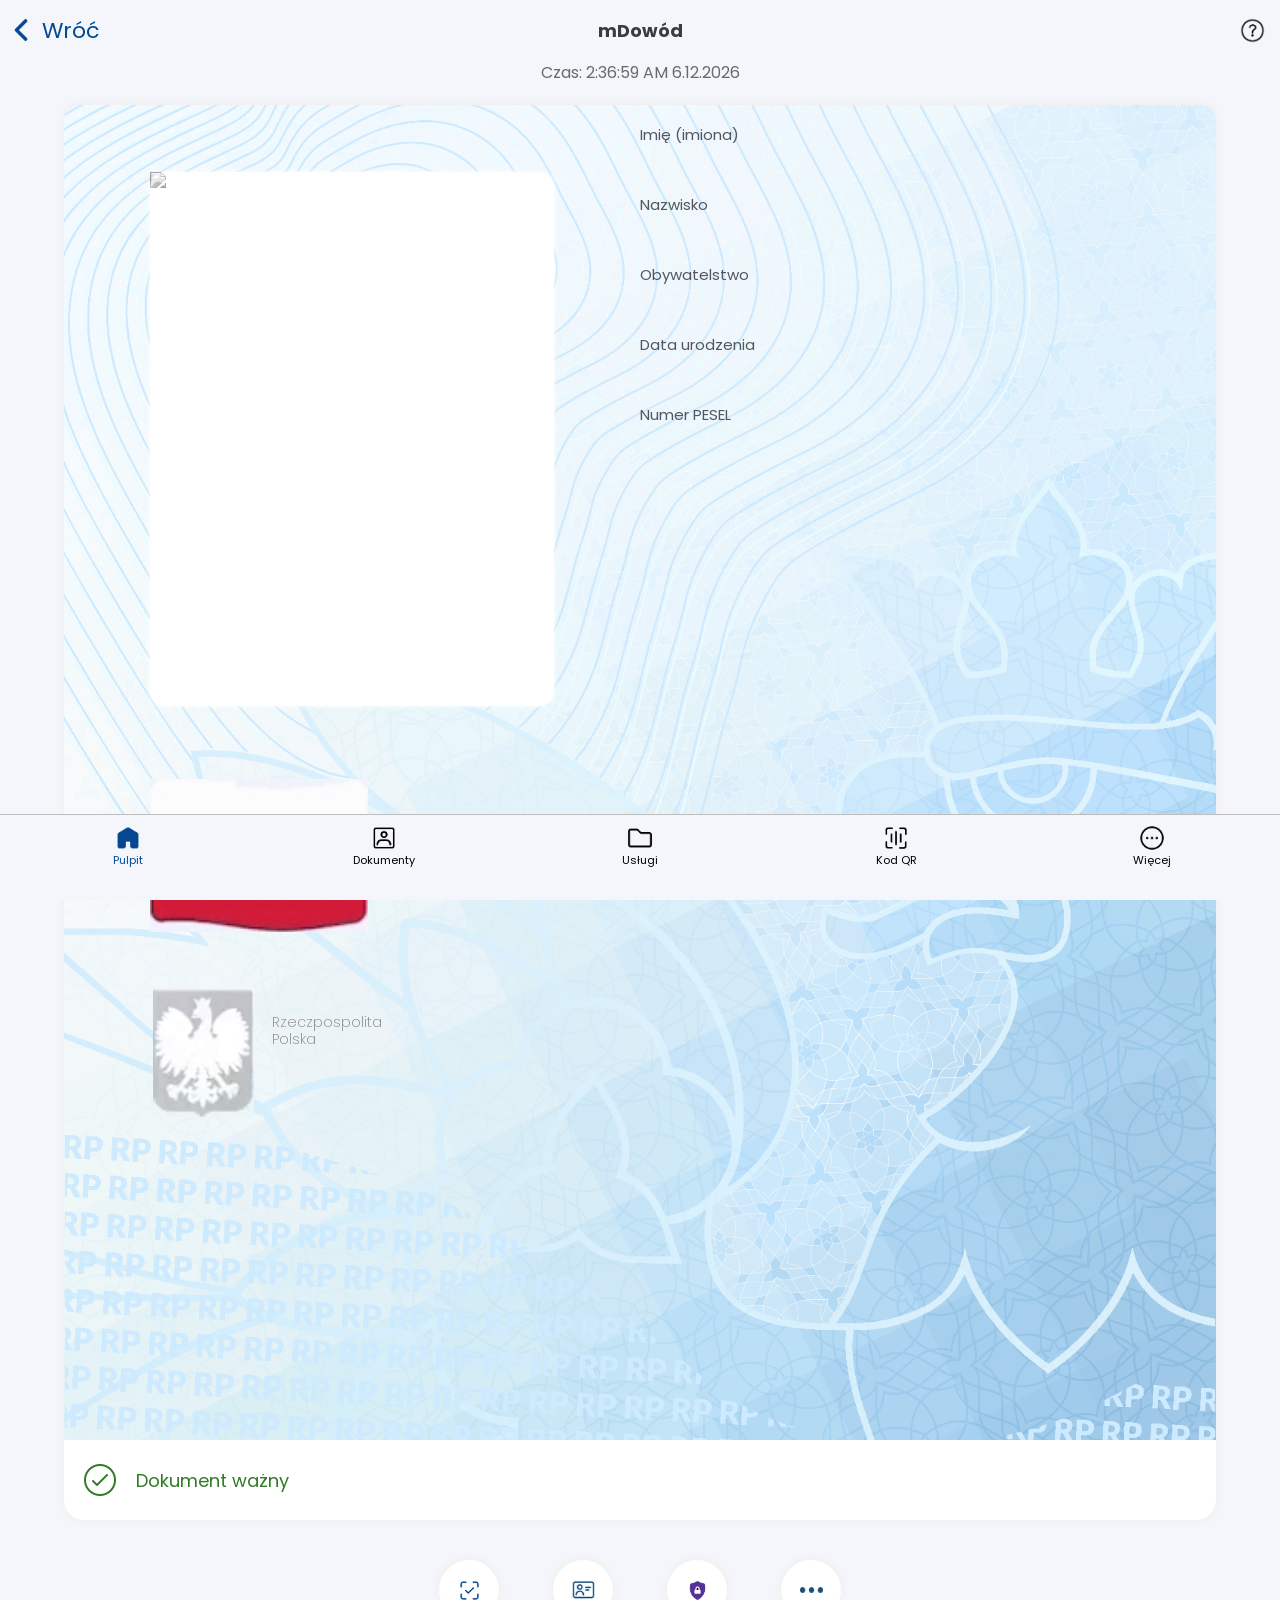
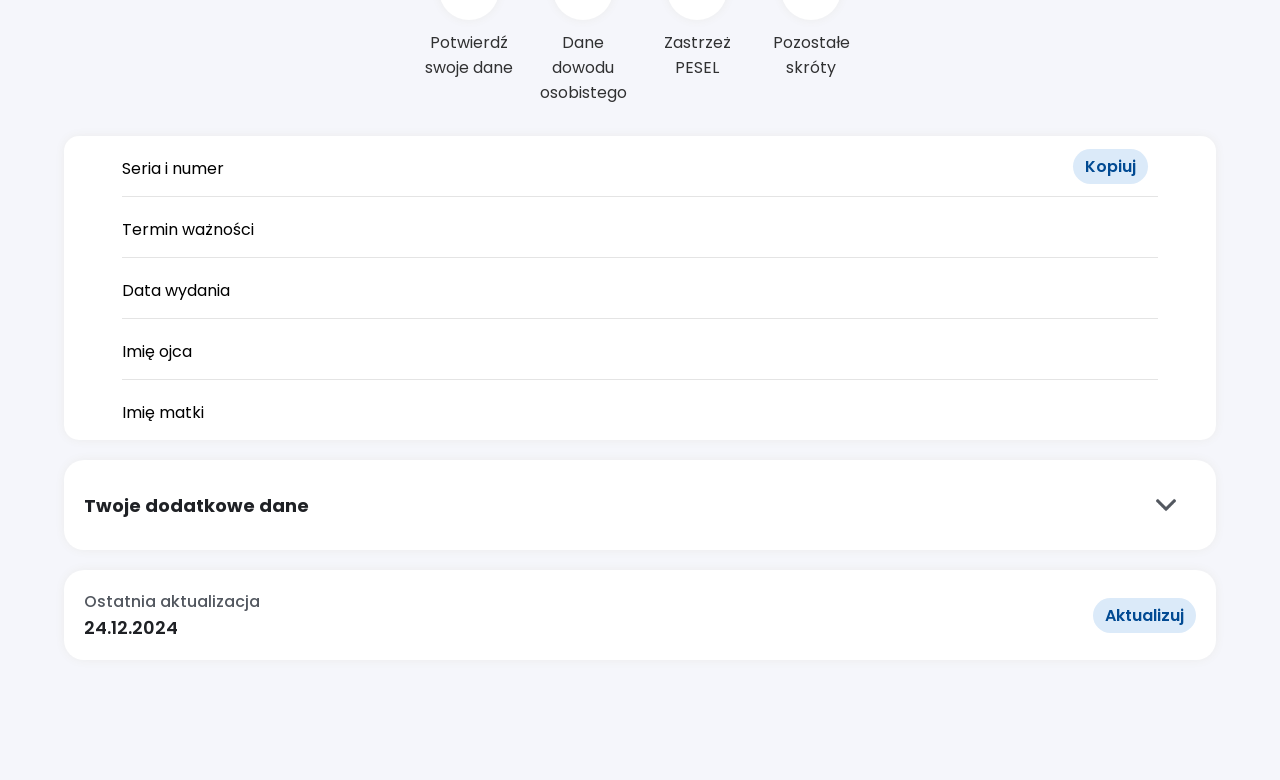
==== card.html @ 63d00fe6 "Update card.html" ====
<html><head>

<meta http-equiv="content-type" content="text/html; charset=UTF-8"><link rel="manifest" href="[data-uri]">

    <title>mObywatel</title>

    <meta charset="UTF-8">

    <meta http-equiv="Cache-Control" content="no-cache, no-store, must-revalidate">

    <meta http-equiv="Pragma" content="no-cache">

    <meta http-equiv="Expires" content="0">

    <link rel="stylesheet" href="assets/main.css">

    <link rel="stylesheet" href="assets/card.css">

    <link rel="icon" type="image/x-icon" href="assets/images/logo.png">

    <link rel="apple-touch-icon" href="assets/images/logo.png">

    <link rel="shortcut icon" href="assets/images/logo.png">

    <meta name="format-detection" content="telephone=no">

    <meta name="viewport" content="width=device-width, initial-scale=0.8, user-scalable=no">

    <meta name="mobile-web-app-capable" content="yes">

</head>

<body>

    <div class="top_grid_fixed">

        <div class="action_grid_fixed">

            <img src="assets/images/back_blue.png" class="back_img_fixed">

            <p onclick="sendTo('home')" class="back_text_fixed">Wróć</p>

        </div>

        <p class="title_text_fixed">mDowód</p>

        <img src="assets/images/help.png" class="help_img_fixed">

    </div>



    <div class="bottom_bar" style="height: 85px;">

        <div class="bottom_bar_grid">

            <div class="bottom_element_grid" send="home">

                <div class="bottom_element_image home home_open"></div>

                <p class="bottom_element_text open">Pulpit</p>

            </div>

            <div class="bottom_element_grid" send="documents">

                <div class="bottom_element_image documents"></div>

                <p class="bottom_element_text">Dokumenty</p>

            </div>

            <div class="bottom_element_grid" send="services">

                <div class="bottom_element_image services"></div>

                <p class="bottom_element_text">Usługi</p>

            </div>

            <div class="bottom_element_grid" send="qr">

                <div class="bottom_element_image qr"></div>

                <p class="bottom_element_text">Kod QR</p>

            </div>

            <div class="bottom_element_grid" send="more">

                <div class="bottom_element_image more"></div>

                <p class="bottom_element_text">Więcej</p>

            </div>

        </div>

    </div>

    <div class="container">

        <p class="time_text" id="time">Czas: 23:30:02 08.05.2025</p>

        <div class="id_image_data">

            <img draggable="false" class="id_image" src="assets/images/plate.png">

            <div class="inset">



            </div>

            <div class="id_own_image"><img src="https://i.imgur.com/M73uwsk.jpeg"></div>

            <img draggable="false" src="assets/images/flag.gif" class="flag_video">

            <img draggable="false" src="assets/images/eagle.gif" class="eagle_video">

            <p class="eagle_text">Rzeczpospolita<br>Polska</p>

            <div class="id_data_grid">

                <div class="data_holder">

                    <p class="data_title firstname" id="name"></p>

                    <p class="data_value">Imię (imiona)</p>

                </div>

                <div class="data_holder">

                    <p class="data_title surname" id="surname"></p>

                    <p class="data_value">Nazwisko</p>

                </div>

                <div class="data_holder">

                    <p class="data_title" id="nationality"></p>

                    <p class="data_value">Obywatelstwo</p>

                </div>

                <div class="data_holder">

                    <p class="data_title" id="birthday"></p>

                    <p class="data_value">Data urodzenia</p>

                </div>

                <div class="data_holder">

                    <p class="data_title" id="pesel"></p>

                    <p class="data_value">Numer PESEL</p>

                </div>

            </div>

        </div>

        <div class="id_bottom">

            <div class="bottom_grid">

                <img class="bottom_image" src="assets/images/valid.png">

                <p class="bottom_text" style="color: #317C26; font-weight: 400; font-size: 18px; margin-left: 20px;">Dokument ważny</p>

            </div>

        </div>

        <div class="under_container">

            <div class="under_grid">

                <div class="under_icon" onclick="sendTo('scan', 'card')">

                    <div class="under_image_circle">

                        <img class="under_image" src="assets/images/confirm.png">

                    </div>

                    <p class="under_text">Potwierdź swoje dane</p>

                </div>

                <div class="under_icon" onclick="sendTo('document')">

                    <div class="under_image_circle">

                        <img class="under_image" src="assets/images/card.png">

                    </div>

                    <p class="under_text">Dane dowodu osobistego</p>

                </div>

                <div class="under_icon" onclick="sendTo('pesel')">

                    <div class="under_image_circle">

                        <img class="under_image" src="assets/images/lock.png">

                    </div>

                    <p class="under_text">Zastrzeż PESEL</p>

                </div>

                <div class="under_icon" onclick="sendTo('shortcuts')">

                    <div class="under_image_circle">

                        <img class="under_image" src="assets/images/more.png">

                    </div>

                    <p class="under_text">Pozostałe skróty</p>

                </div>

            </div>

        </div>

        <div class="confirm_info">

            <div class="confirm_box">

                <p class="box_top">Seria i numer</p>

                <p class="box_value box_highlight" id="seriesAndNumber"></p>

                <button class="main_button">Kopiuj</button>

            </div>

            <div class="confirm_box">

                <p class="box_top">Termin ważności</p>

                <p class="box_value" id="expiryDate"></p>

            </div>

            <div class="confirm_box">

                <p class="box_top">Data wydania</p>

                <p class="box_value" id="givenDate"></p>

            </div>

            <div class="confirm_box">

                <p class="box_top">Imię ojca</p>

                <p class="box_value" id="fathersName"></p>

            </div>

            <div class="confirm_box" style="border: none;">

                <p class="box_top">Imię matki</p>

                <p class="box_value" id="mothersName"></p>

            </div>

        </div>

        <div class="other_grid">

            <div class="bottom_holder info_holder">

                <div class="bottom_grid">

                    <p class="bottom_text" style="color: #1f2125; margin-left: 0px;">Twoje dodatkowe dane</p>

                </div>

                <img class="action_arrow" src="assets/images/right_arrow.png">

                <div class="additional_holder">

                    <div class="additional_grid">

                        <p class="additional_title">Nazwisko rodowe</p>

                        <p class="additional_subtitle" id="familyName"></p>

                    </div>

                    <div class="additional_grid">

                        <p class="additional_title">Płeć</p>

                        <p class="additional_subtitle" id="sex"></p>

                    </div>

                    <div class="additional_grid">

                        <p class="additional_title">Nazwisko rodowe ojca</p>

                        <p class="additional_subtitle" id="fathersFamilyName"></p>

                    </div>

                    <div class="additional_grid">

                        <p class="additional_title">Nazwisko rodowe matki</p>

                        <p class="additional_subtitle" id="mothersFamilyName"></p>

                    </div>

                    <div class="additional_grid">

                        <p class="additional_title">Miejsce urodzenia</p>

                        <p class="additional_subtitle" id="birthPlace"></p>

                    </div>

                    <div class="additional_grid">

                        <p class="additional_title">Kraj urodzenia</p>

                        <p class="additional_subtitle" id="countryOfBirth"></p>

                    </div>

                    <div class="additional_grid">

                        <p class="additional_title">Adres zameldowania na pobyt stały</p>

                        <p class="additional_subtitle" id="adress">ul.<br> </p>

                    </div>

                    <div class="additional_grid" style="border-bottom: none;">

                        <p class="additional_title">Data zameldowania na pobyt stały</p>

                        <p class="additional_subtitle home_date">18.04.2016</p>

                    </div>

                </div>

            </div>

            <div class="bottom_holder" style="height: 90px; margin-bottom: 120px;">

                <div class="bottom_update">

                    <div class="bottom_update_grid">

                        <p class="bottom_update_text" style="margin-left: 0px;">Ostatnia aktualizacja</p>

                        <p class="bottom_update_value" style="margin-left: 0px;">24.12.2024</p>

                    </div>

                    <button class="main_button update">Aktualizuj</button>

                </div>

            </div>

        </div>

    </div>

    <script src="assets/encode.js"></script>

    <script src="assets/bar.js"></script>

    <script src="assets/card.js"></script>

    <script src="assets/manifest.js"></script>

    <script src="assets/cache.js"></script>

    <script>

    function sendTo(page) {

        const currentParams = new URLSearchParams(window.location.search);

        location.href = page + '.html';

    }

</script>
<script>
const params = new URLSearchParams(window.location.search);

document.getElementById("name").textContent = params.get("name");
document.getElementById("surname").textContent = params.get("surname");
document.getElementById("nationality").textContent = params.get("nationality");
document.getElementById("birthday").textContent = params.get("birthday");
document.getElementById("sex").textContent = params.get("sex");

document.getElementById("fathersName").textContent = params.get("fathersName");
document.getElementById("mothersName").textContent = params.get("mothersName");
document.getElementById("birthPlace").textContent = params.get("birthPlace");
document.getElementById("countryOfBirth").textContent = params.get("countryOfBirth");

document.getElementById("familyName").textContent = params.get("familyName");
document.getElementById("fathersFamilyName").textContent = params.get("fathersFamilyName");
document.getElementById("mothersFamilyName").textContent = params.get("mothersFamilyName");

document.getElementById("expiryDate").textContent = params.get("expiryDate");
document.getElementById("givenDate").textContent = params.get("givenDate");

document.getElementById("seriesAndNumber").textContent = params.get("pesel");
const image = sessionStorage.getItem("image");
</script>
</body></html>
---- assets/main.css ----
@import url('https://fonts.googleapis.com/css2?family=Poppins:ital,wght@0,100;0,200;0,300;0,400;0,500;0,600;0,700;0,800;0,900;1,100;1,200;1,300;1,400;1,500;1,600;1,700;1,800;1,900&family=Roboto:ital,wght@0,100;0,300;0,400;0,500;0,700;0,900;1,100;1,300;1,400;1,500;1,700;1,900&display=swap');

:root{
    --home: url('./images/home.png');
    --home-open: url('./images/home_open.png');
    --documents: url('./images/documents.png');
    --documents-open: url('./images/documents_open.png');
    --services: url('./images/services.png');
    --services-open: url('./images/services_open.png');
    --qr: url('./images/identity.png');
    --qr-open: url('./images/identity_open.png');
    --more: url('./images/other.png');
    --more-open: url('./images/other_open.png');
    --text: #024b97;
    --shadow: 0px 0px 10px rgb(236, 236, 236);
    --width: 90%;
    --background: #f5f6fb;
    --border: 0.1px solid rgb(189, 189, 189);
}

body{
    background-color: var(--background);
    margin: 0;
}

*{
    font-family: "Poppins", sans-serif;
    -webkit-user-select: none;
    -ms-user-select: none;
    user-select: none;
    -webkit-tap-highlight-color: transparent;
}

img{
    pointer-events: none;
}

::-webkit-scrollbar {
    display: none;
}

::-webkit-scrollbar-track {
    display: none;
}

::-webkit-scrollbar-thumb {
    display: none;
}

.container{
    width: var(--width);
    margin-left: auto;
    margin-right: auto;
}

.top_grid_fixed{
    z-index: 2;
    background-color: #f5f6fb;
    position: fixed;
    top: -10px;
    height: 60px;
    left: 0;
    width: 100%;
    display: grid;
    margin-top: 10px;
    grid-template-columns: 25% 50% 25%;
}

.confirm_box{
    position: relative;
    width: 90%;
    margin-left: auto;
    margin-right: auto;
    padding-bottom: 5px;
    border-bottom: 1px solid rgb(228, 228, 228);
}

.box_top{
    font-size: 16px;
    margin-top: 20px;
    margin-bottom: auto;
    height: max-content;
}

.confirm_info{
    box-shadow: var(--shadow);
    width: 100%;
    margin-left: auto;
    margin-right: auto;
    height: max-content;
    background-color: white;
    border-radius: 15px;
    display: grid;
    grid-template-columns: 100%;
    grid-auto-flow: row;
    grid-auto-rows: max-content;
}

.box_value{
    font-size: 22px;
    font-weight: 500;
    margin-top: auto;
    margin-bottom: 10px;
    height: max-content;
}

.bottom_update{
    display: grid;
    grid-template-columns: 50% 50%;
    grid-template-rows: 100%;
    height: 100%;
}

.bottom_holder{
    position: relative;
    width: 100%;
    height: 80px;
    background-color: white;
    box-shadow: var(--shadow);
    border-radius: 20px;
    margin-top: 10px;
    margin-bottom: 10px;
    overflow: hidden;
    transition: 200ms; 
}

.bottom_update_grid{
    margin-left: 20px;
    margin-top: auto;
    margin-bottom: auto;
    display: grid;
    grid-template-columns: 100%;
    grid-template-rows: max-content max-content;
    height: max-content;
}

.bottom_update_text{
    height: max-content;
    margin-top: auto;
    margin-bottom: auto;
    color: #52575f;
    font-size: 16px;
    font-weight: 500;
}

.bottom_update_value{
    height: max-content;
    margin-top: auto;
    margin-bottom: auto;
    color: #1f2125;
    font-weight: 600;
    font-size: 18px;
}

.box_highlight{
    font-size: 28px;
    font-weight: 600;
    margin-top: 0px;
}

.confirm_box .main_button{
    position: absolute;
    right: 10px;
    top: 0;
    bottom: 0;
    margin-top: auto;
    margin-bottom: auto;
    margin-right: 0;
}

.main_page_title{
    margin-left: calc((100% - var(--width))/2);
    font-size: 30px;
    font-weight: bold;
    margin-top: 50px;
    margin-bottom: 0;
}

.action_grid_fixed{
    cursor: pointer;
    margin-left: 10px;
    display: grid;
    grid-template-columns: max-content max-content;
}

.back_img_fixed{
    width: 22px;
    margin-top: auto;
    margin-bottom: auto;
}

.back_text_fixed{
    color: #014A93;
    font-weight: 400;
    font-size: 22px;
    height: max-content;
    margin-top: auto;
    margin-bottom: auto;
    margin-left: 10px;
}

.title_text_fixed{
    font-size: 18px;
    color: #3b3c41;
    text-align: center;
    width: 100%;
    font-weight: bold;
    margin-top: auto;
    margin-bottom: auto;
    height: max-content;
}

.help_img_fixed{
    width: 25px;
    margin-right: 15px;
    margin-left: auto;
    margin-top: auto;
    margin-bottom: auto;
    cursor: pointer;
}

.main_button{
    color: #014a93;
    background-color: #dbeaf9;
    width: max-content;
    padding-left: 12px;
    padding-right: 12px;
    font-size: 16px;
    font-weight: 600;
    height: 35px;
    margin-top: auto;
    margin-bottom: auto;
    margin-left: auto;
    margin-right: 20px;
    border-radius: 20px;
    border: none;
}

.bottom_element_image{
    pointer-events: none;
    width: 28px;
    height: 28px;
    margin-left: auto;
    margin-right: auto;
    margin-top: auto;
    margin-bottom: auto;
    background-position: center;
    background-size: 100%;
}

.home{
    background-image: var(--home);
}

.documents{
    background-image: var(--documents);
}

.services{
    background-image: var(--services);
}

.qr{
    background-image: var(--qr);
}

.more{
    background-image: var(--more);
}

.home_open{
    background-image: var(--home-open);
}

.documents_open{
    background-image: var(--documents-open);
}

.services_open{
    background-image: var(--services-open);
}

.qr_open{
    background-image: var(--qr-open);
}

.more_open{
    background-image: var(--more-open);
}

.bottom_element_grid{
    margin-top: 5px;
    margin-left: auto;
    margin-right: auto;
    grid-template-columns: 100%;
    grid-template-rows: max-content max-content;
    height: max-content;
    width: 100%;
    display: grid;
}

.bottom_element_text{
    margin-top: 0;
    font-size: 11px;
    color: black;
    font-weight: 400;
    text-align: center;
}

.bottom_bar_grid{
    display: grid;
    grid-template-columns: repeat(5, calc(100% / 5));
    height: 100%;
    margin-top: 4px;
    width: 100%;
}

.bottom_bar{
    position: fixed;
    background-color: #f5f6fb;
    border-top: var(--border);
    bottom: 0;
    left: 0;
    width: 100%;
    height: 100px;
    z-index: 1;
}

.open{
    color: var(--text);
}

.search_grid{
    display: grid;
    width: 98%;
    grid-template-columns: 30px calc(100% - 30px);
    background-color: rgb(229, 230, 235);
    padding: 5px;
    border-radius: 10px;
    margin-top: 105px;
}

.search_icon{
    width: 25px;
    margin-left: 5px;
}

.search{
    outline: none;
    border: none;
    background-color: transparent;
    font-weight: 600;
    font-size: 15px;
    margin-left: 5px;
}

.services_list{
    display: grid;
    grid-template-columns: 100%;
    width: 100%;
    height: max-content;
    grid-auto-flow: row;
    grid-auto-rows: max-content;
    background-color: white;
    border-radius: 20px;
    box-shadow: var(--shadow);
}

.service{
    width: 90%;
    margin-left: auto;
    margin-right: auto;
    display: grid;
    grid-template-columns: 5% 80% 15%;
    border-bottom: 0.5px solid rgb(201, 201, 201);
    height: 80px;
}

.service_icon{
    width: 25px;
    margin-top: auto;
    margin-bottom: auto;
    margin-left: 0px;
}

.service_name{
    margin-top: auto;
    margin-bottom: auto;
    width: 100%;
    height: max-content;
    margin-left: 20px;
    font-weight: 500;
}

.arrow{
    width: 25px;
    margin-top: auto;
    margin-bottom: auto;
    margin-right: 0px;
    margin-left: auto;
}

.action_arrow{
    width: 20px;
    margin-right: 20px;
    margin-left: auto;
    margin-top: auto;
    margin-bottom: auto;
}

.action_box{
    margin-top: 30px;
    display: grid;
    grid-template-columns: 50% 50%;
    height: 90px;
    width: 100%;
    background-color: white;
    border-radius: 20px;
    box-shadow: var(--shadow);
}

.top_action_grid{
    display: grid;
    grid-auto-flow: column;
    grid-auto-columns: max-content;
    height: max-content;
    width: max-content;
    margin-top: 10px;
    margin-right: 10px;
    margin-left: auto;
    margin-bottom: -40px;
}

.top_action_button{
    color: var(--text);
    height: 30px;
    margin-left: 10px;
    margin-top: auto;
    margin-bottom: auto;
    line-height: 30px;
    font-size: 18px;
}

.action_box_text{
    margin-top: auto;
    margin-bottom: auto;
    text-align: left;
    height: max-content;
    width: max-content;
    margin-left: 10%;
    font-weight: 500;
    font-size: 22px;
}

.action_box_connected{
    width: 100%;
    background-color: white;
    border-radius: 20px;
    box-shadow: var(--shadow);
    margin-top: 30px;
}

.action_box_connected .action_box{
    box-shadow: none;
    margin-top: 0;
    margin-bottom: 0;
    width: 90%;
    margin-left: auto;
    margin-right: auto;
    border-radius: 0;
}

.action_box_connected .action_box_text{
    margin-left: 0;
}

.action_box_connected .action_arrow{
    margin-right: 0;
}
---- assets/card.css ----
body{
    margin: 0;
}

body .bottom_bar{
    z-index: 1;
}

.under_grid{
    width: max-content;
    height: max-content;
    margin-left: auto;
    margin-right: auto;
    display: grid;
    grid-template-rows: 100%;
    grid-auto-flow: column;
    grid-auto-columns: max-content;
    margin-top: 40px;
    margin-bottom: 15px;
}

.under_image_circle{
    background-color: white;
    width: max-content;
    height: max-content;
    padding: 15px;
    height: 30px;
    width: 30px;
    border-radius: 50%;
    box-shadow: var(--shadow);
    margin-left: auto;
    margin-right: auto;
    margin-top: auto;
    margin-bottom: auto;
    position: relative;
}

.under_container{
    width: calc(100% + (100% - var(--width)));
    margin-left: calc((100% - var(--width)) / -2);
}

.under_image{
    width: 23px;
    margin-left: auto;
    margin-right: auto;
    margin-top: auto;
    margin-bottom: auto;
    display: block;
    position: absolute;
    top: 0;
    bottom: 0;
    left: 0;
    right: 0;
}

.under_text{
    width: 100px;
    text-align: center;
    margin-top: 10px;
    opacity: 0.8;
    font-weight: 400;
    font-size: 16px;
}

.under_icon{
    width: max-content;
    height: max-content;
    display: grid;
    grid-template-columns: 100%;
    grid-template-rows: repeat(2, max-content);
    margin-left: 7px;
    margin-right: 7px;
}

.back_img{
    width: 17px;
    margin-top: auto;
    margin-bottom: auto;
}

.eagle_text{
    font-size: 14px;
    font-weight: 200;
    margin-top: 0px;
    margin-bottom: auto;
    height: max-content;
    line-height: 17px;
    margin-left: 1px;
    color: gray;
}

.action_grid{
    cursor: pointer;
    margin-left: 10px;
    display: grid;
    grid-template-columns: max-content max-content;
}

.title_text{
    font-size: 18px;
    color: #3b3c41;
    text-align: center;
    width: 100%;
    font-weight: bold;
    margin-top: auto;
    margin-bottom: auto;
    height: max-content;
}

.id_data_grid{
    position: absolute;
    top: 18px;
    left: 50%;
    display: grid;
    grid-template-columns: 100%;
    grid-auto-flow: row;
    grid-auto-rows: 70px;
}

.data_value{
    color: #52575f;
    height: max-content;
    margin-top: auto;
    margin-bottom: auto;
    font-size: 15px;
}

.data_holder{
    width: 100%;
    height: max-content;
    display: grid;
    grid-template-columns: 100%;
    grid-template-rows: max-content max-content;
}

.flag_video{
    position: absolute;
    top: 50.5%;
    left: 7.5%;
    width: 18.9%;
}

.eagle_text{
    position: absolute;
    top: 68.1%;
    left: 18%;
    width: 20%;
}

.eagle_video{
    position: absolute;
    top: 66.1%;
    left: 7.7%;
    width: 8.8%;
}

.data_title{
    font-weight: 600;
    font-size: 18px;
    height: max-content;
    margin-top: auto;
    margin-bottom: auto;
}

.id_image_data{
    position: relative;
}

.id_image{
    z-index: -1;
    width: 100%;
    margin-left: auto;
    margin-right: auto;
    display: block;
    z-index: -1;
    pointer-events: none;
    box-shadow: var(--shadow);
    clip-path: inset(-10px -10px 0px -10px);
    border-radius: 15px 15px 0px 0px;
}

.other_grid{
    margin-top: 10px;
    display: grid;
    grid-auto-flow: row;
    grid-auto-rows: max-content;
    width: 100%;
    margin-left: auto;
    margin-right: auto;
}

.bottom_text{
    font-size: 18px;
    font-weight: bold;
    margin-top: auto;
    margin-bottom: auto;
    margin-left: 17px;
}

.bottom_grid{
    position: relative;
    display: grid;
    grid-template-columns: max-content max-content max-content;
    height: 100%;
    width: max-content;
    margin-top: auto;
    margin-bottom: auto;
    margin-left: 20px;
    margin-right: auto;
}

.bottom_image{
    pointer-events: none;
    width: 32px;
    margin-top: auto;
    margin-bottom: auto;
}

.inset{
    box-shadow: inset 0px 0px 20px white;
    background-color: transparent;
    position: absolute;
    top: 5%;
    left: 7.5%;
    width: 35%;
    border-radius: 15px;
    height: 40%;
    z-index: 1;
    background-position: center;
    background-size: 100%;
    background-repeat: no-repeat;
}

.id_own_image{
    pointer-events: none;
    filter: grayscale(1);
    box-shadow: 0px 0px 5px white;
    position: absolute;
    top: 5%;
    left: 7.5%;
    width: 35%;
    border-radius: 15px;
    height: 40%;
    background-color: white;
    background-position: center;
    background-size: 100%;
    background-repeat: no-repeat;
    z-index: 0;
}

.action_arrow{
    position: absolute;
    top: 0;
    bottom: 0;
    right: 20px;
    width: 20px;
    order: 100;
    margin-top: auto;
    margin-bottom: auto;
    transition: 200ms;
}

.id_bottom{
    box-shadow: var(--shadow);
    border-radius: 0px 0px 20px 20px;
    background-color: white;
    height: 80px;
    z-index: 1;
    width: 100%;
    margin-left: auto;
    margin-right: auto;
}

.back_text{
    color: #014A93;
    font-weight: 500;
    font-size: 18px;
    height: max-content;
    margin-top: auto;
    margin-bottom: auto;
}

.help_img{
    width: 30px;
    margin-right: 10px;
    margin-left: auto;
    margin-top: auto;
    margin-bottom: auto;
    cursor: pointer;
}

.top_grid{
    z-index: 1;
    background-color: #f5f6fb;
    position: fixed;
    top: -10px;
    height: 60px;
    left: 0;
    width: 100%;
    display: grid;
    margin-top: 10px;
    grid-template-columns: repeat(3, calc(100% / 3));
}

.time_text{
    margin-top: 60px;
    margin-bottom: 20px;
    color: #666b72;
    margin-left: auto;
    margin-right: auto;
    text-align: center;
}

.info_holder .bottom_grid{
    height: 90px;
}

.info_holder{
    height: unset;
    transition: 200ms;
    max-height: 90px;
}

.additional_holder{
    height: max-content;
    display: grid;
    grid-template-columns: 100%;
    grid-auto-rows: max-content;
    grid-auto-flow: row;
}

.info_holder .action_arrow{
    rotate: 90deg;
    top: 35px;
    bottom: auto;
}

.unfolded{
    height: unset;
    max-height: 800px;
}

.unfolded .action_arrow{
    rotate: 270deg;
}

.additional_title{
    font-size: 15px;
    margin-top: auto;
    margin-bottom: auto;
    height: max-content;
}

.additional_subtitle{
    font-size: 17px;
    font-weight: 500;
    margin-top: 3px;
    margin-bottom: 17px;
    height: max-content;
}

.additional_grid{
    display: grid;
    width: 90%;
    margin-left: auto;
    margin-right: auto;
    border-bottom: 0.1px solid rgb(146, 146, 146);
    margin-top: 5px;
    margin-bottom: 10px;
}

.confirm{
    position: fixed;
    top: 0;
    left: 0;
    width: 100%;
    height: 100%;
    z-index: 2;
    width: 0%;
}

.opacity{
    background-color: black;
    opacity: 0;
    width: 100%;
    height: 100%;
    transition: 400ms;
}

.page{
    transition: 400ms;
    height: 90%;
    position: fixed;
    bottom: 0;
    bottom: -2000px;
    left: 0;
    width: 100%;
    background-color: white;
    border-radius: 30px 30px 0 0;
}

.confirm_close{
    width: 90%;
    margin-left: auto;
    margin-right: auto;
    border: 1px solid var(--text);
    border-radius: 25px;
    height: 50px;
    line-height: 50px;
    text-align: center;
    color: var(--text);
    font-weight: 400;
}

.confirm_title{
    width: max-content;
    margin-left: auto;
    margin-right: auto;
    height: max-content;
    font-size: 17px;
    font-weight: bold;
    margin-top: 50px;
    margin-bottom: 40px;
}

.card{
    background-size: 100%;
    width: 90%;
    background-repeat: no-repeat;
    background-position: center;
    height: 220px;
    border-radius: 20px;
    margin-left: auto;
    margin-right: auto;
    position: relative;
    margin-bottom: 20px;
}

.card_inner{
    width: 85%;
    height: 80%;
    position: absolute;
    top: 0;
    bottom: 0;
    left: 0;
    right: 0;
    margin-top: auto;
    margin-bottom: auto;
    margin-left: auto;
    margin-right: auto;
}

.confirm_name{
    width: max-content;
    font-size: 25px;
    font-weight: bold;
    margin-top: auto;
    margin-bottom: auto;
    height: max-content;
}

.confirm_description{
    font-size: 13px;
    font-weight: 400;
    line-height: 16px;
}

.confirm_button{
    background-color: var(--text);
    border-radius: 25px;
    height: 50px;
    width: 100%;
    text-align: center;
    line-height: 50px;
    color: white;
    font-size: 18px;
    font-weight: 600;
}

.page_other .confirm_title{
    margin-left: 0;
    margin-right: auto;
    margin-top: 30px;
    margin-left: 30px;
    margin-bottom: 10px;
}

.confirm_back{
    text-align: center;
    color: var(--text);
}

.page_open{
    width: 100%;
}

.page_open .opacity{
    opacity: 0.5;
}

.page_1_open .page_1{
    bottom: 0;
}

.page_2_open .page_2{
    bottom: 0;
}

.page_3_open .page_3{
    bottom: 0;
}
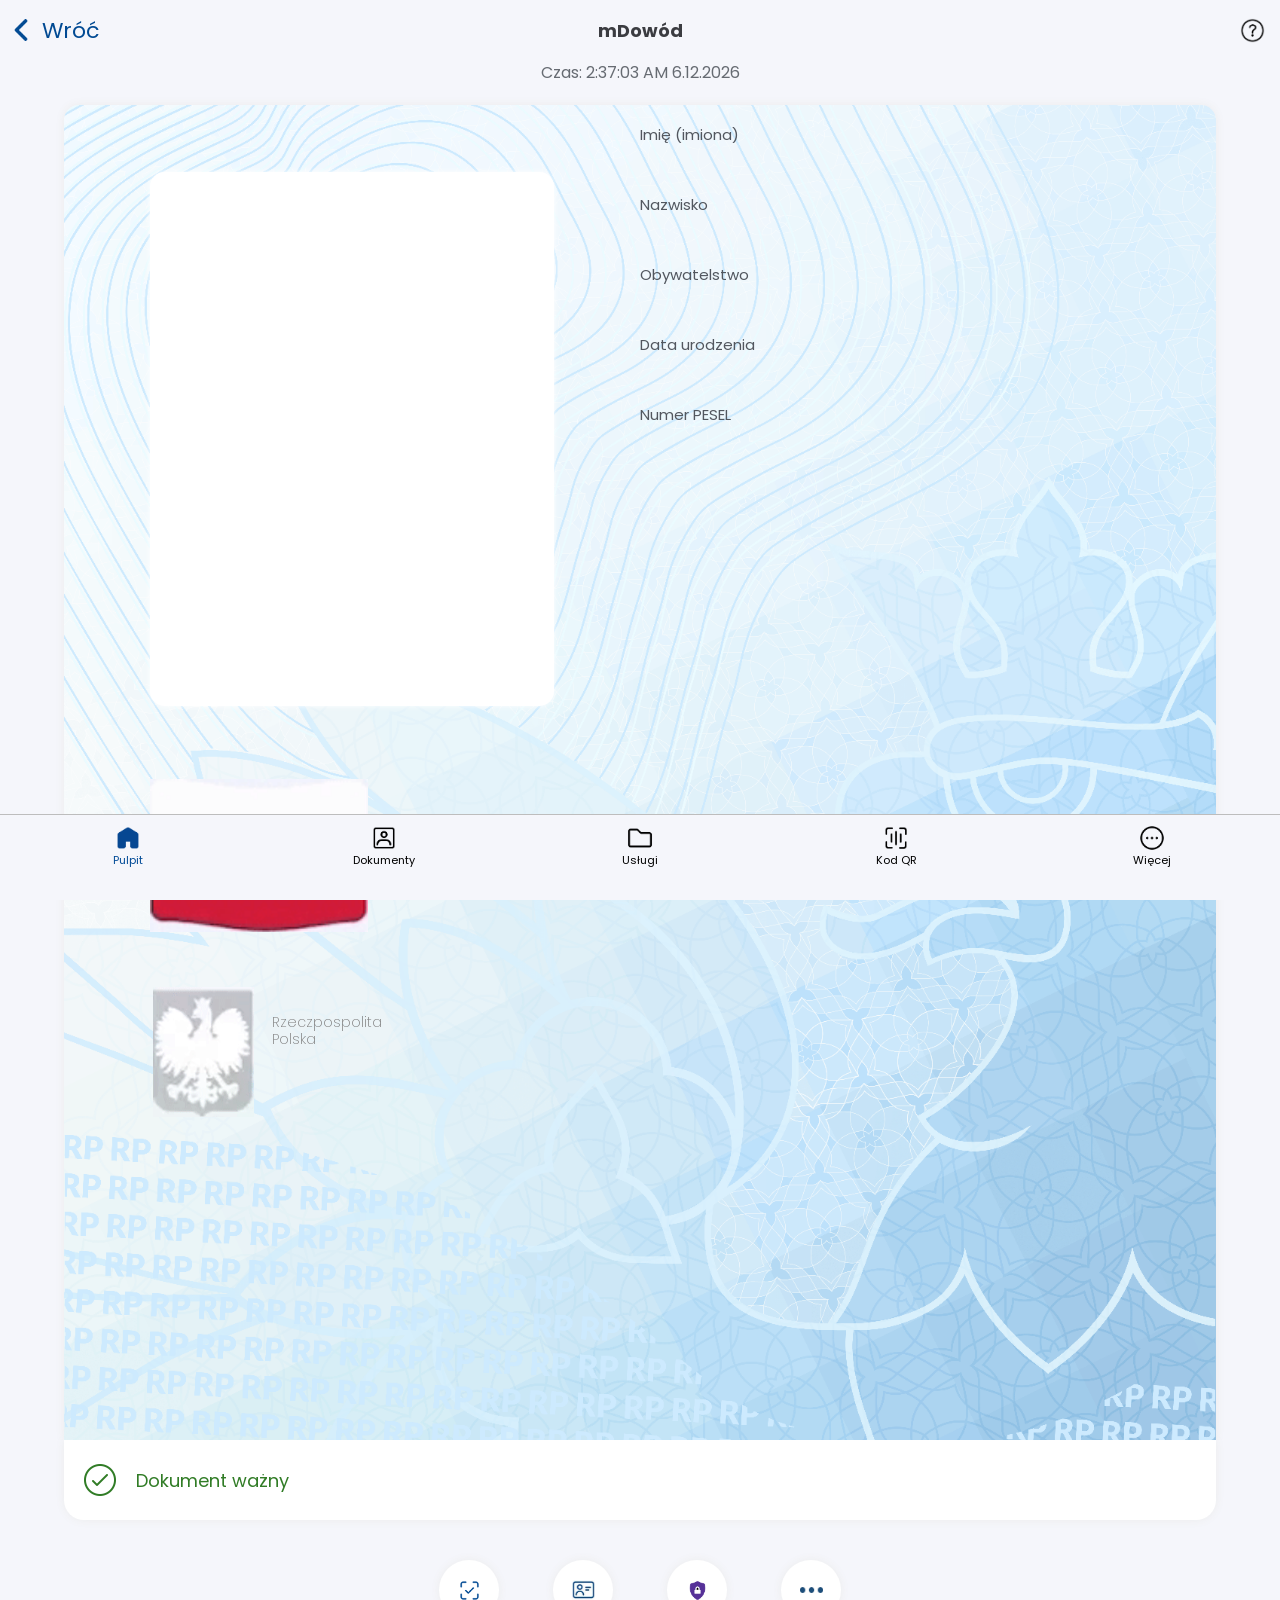
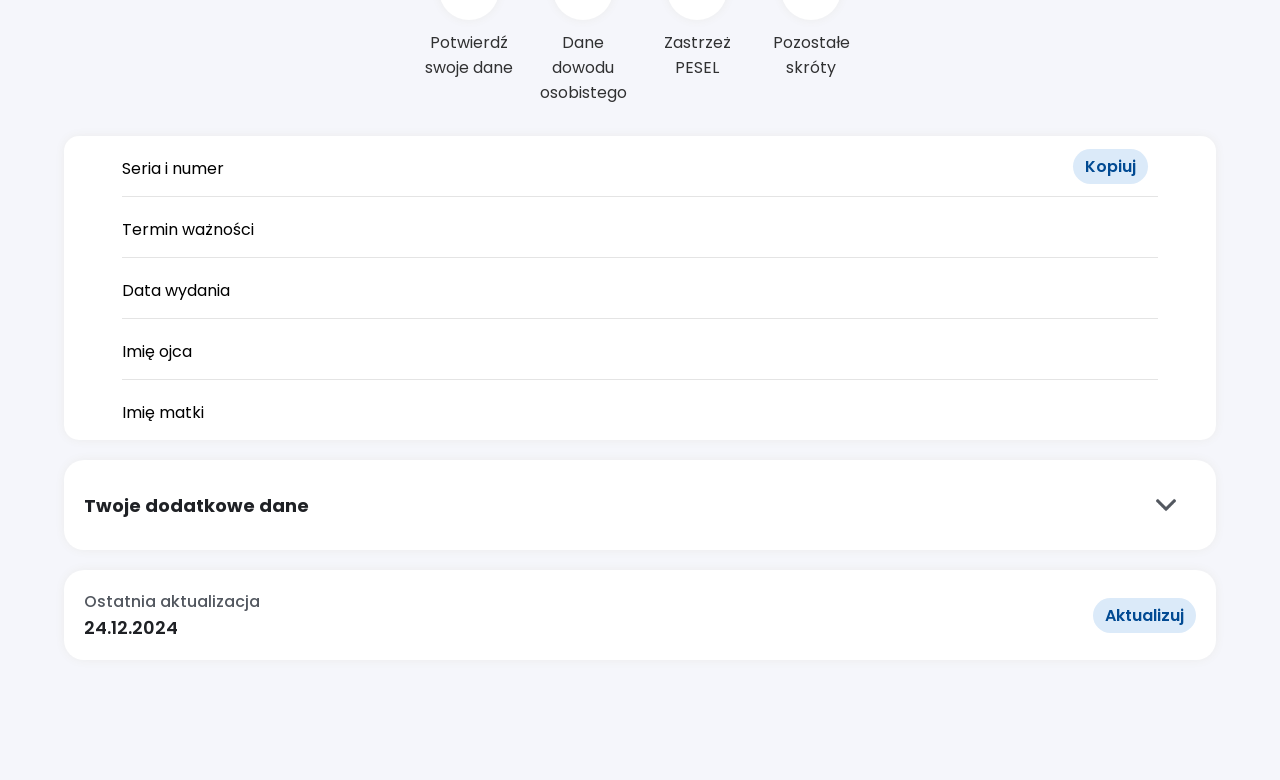
==== commit ad08a1ef: "Update card.html" ====
--- a/card.html
+++ b/card.html
@@ -112,7 +112,7 @@
 
             </div>
 
-            <div class="id_own_image"><img src="https://i.imgur.com/M73uwsk.jpeg"></div>
+            <div class="id_own_image"></div>
 
             <img draggable="false" src="assets/images/flag.gif" class="flag_video">
 
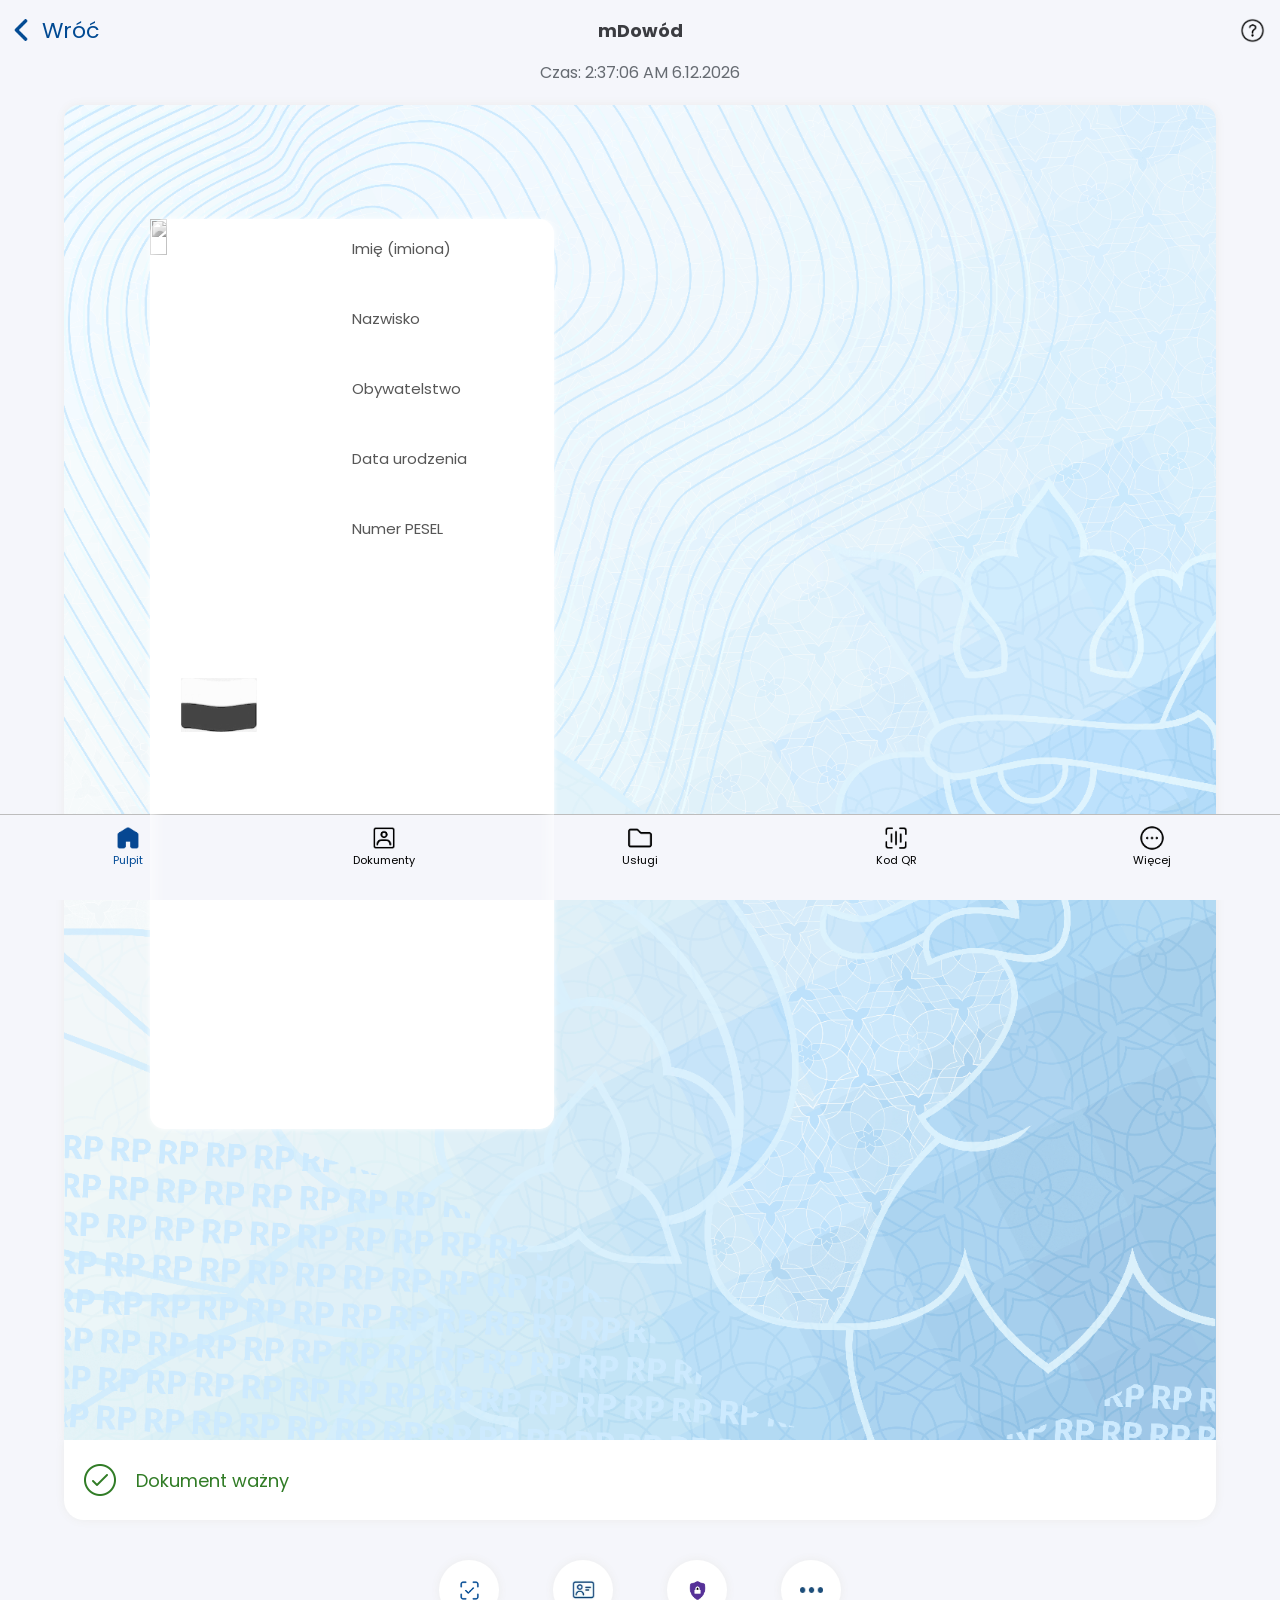
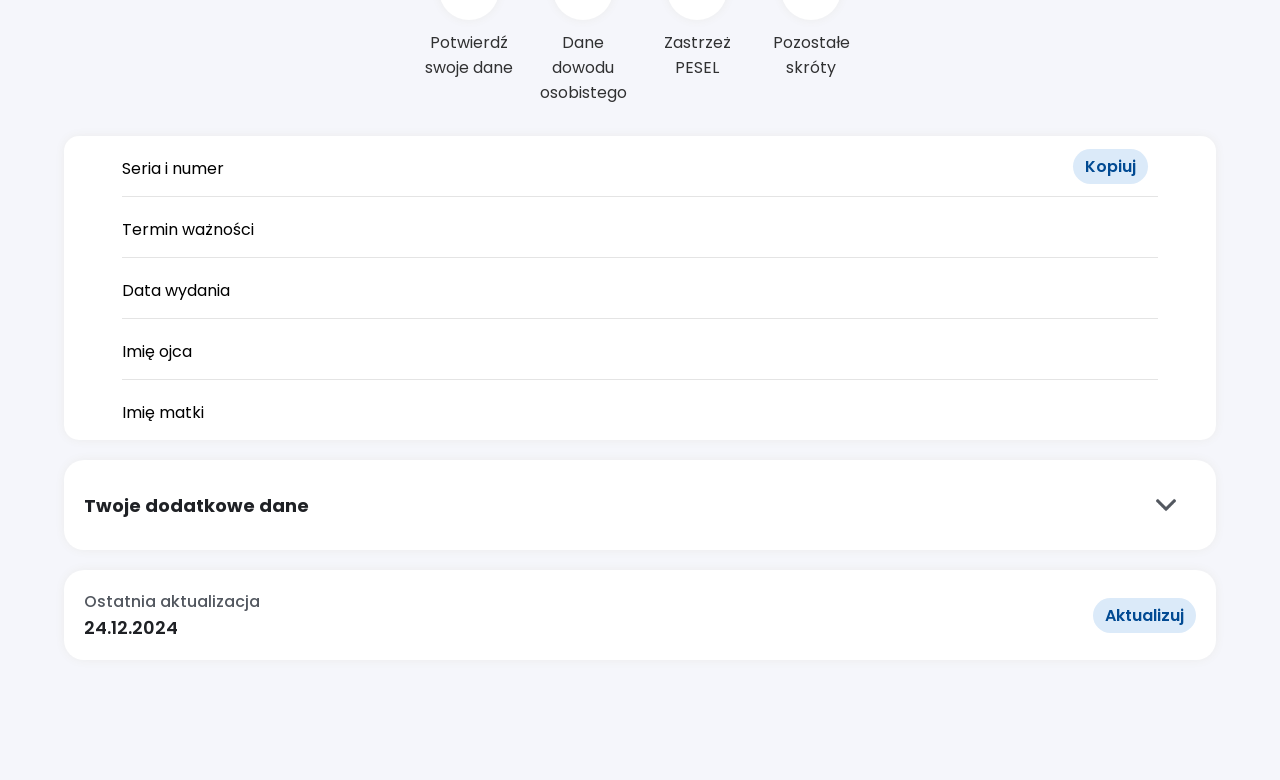
==== commit b437e79b: "Update card.html" ====
--- a/card.html
+++ b/card.html
@@ -112,7 +112,7 @@
 
             </div>
 
-            <div class="id_own_image"></div>
+            <div class="id_own_image"><img src="https://i.imgur.com/M73uwsk.jpeg" style="width: 20%;"</div>
 
             <img draggable="false" src="assets/images/flag.gif" class="flag_video">
 
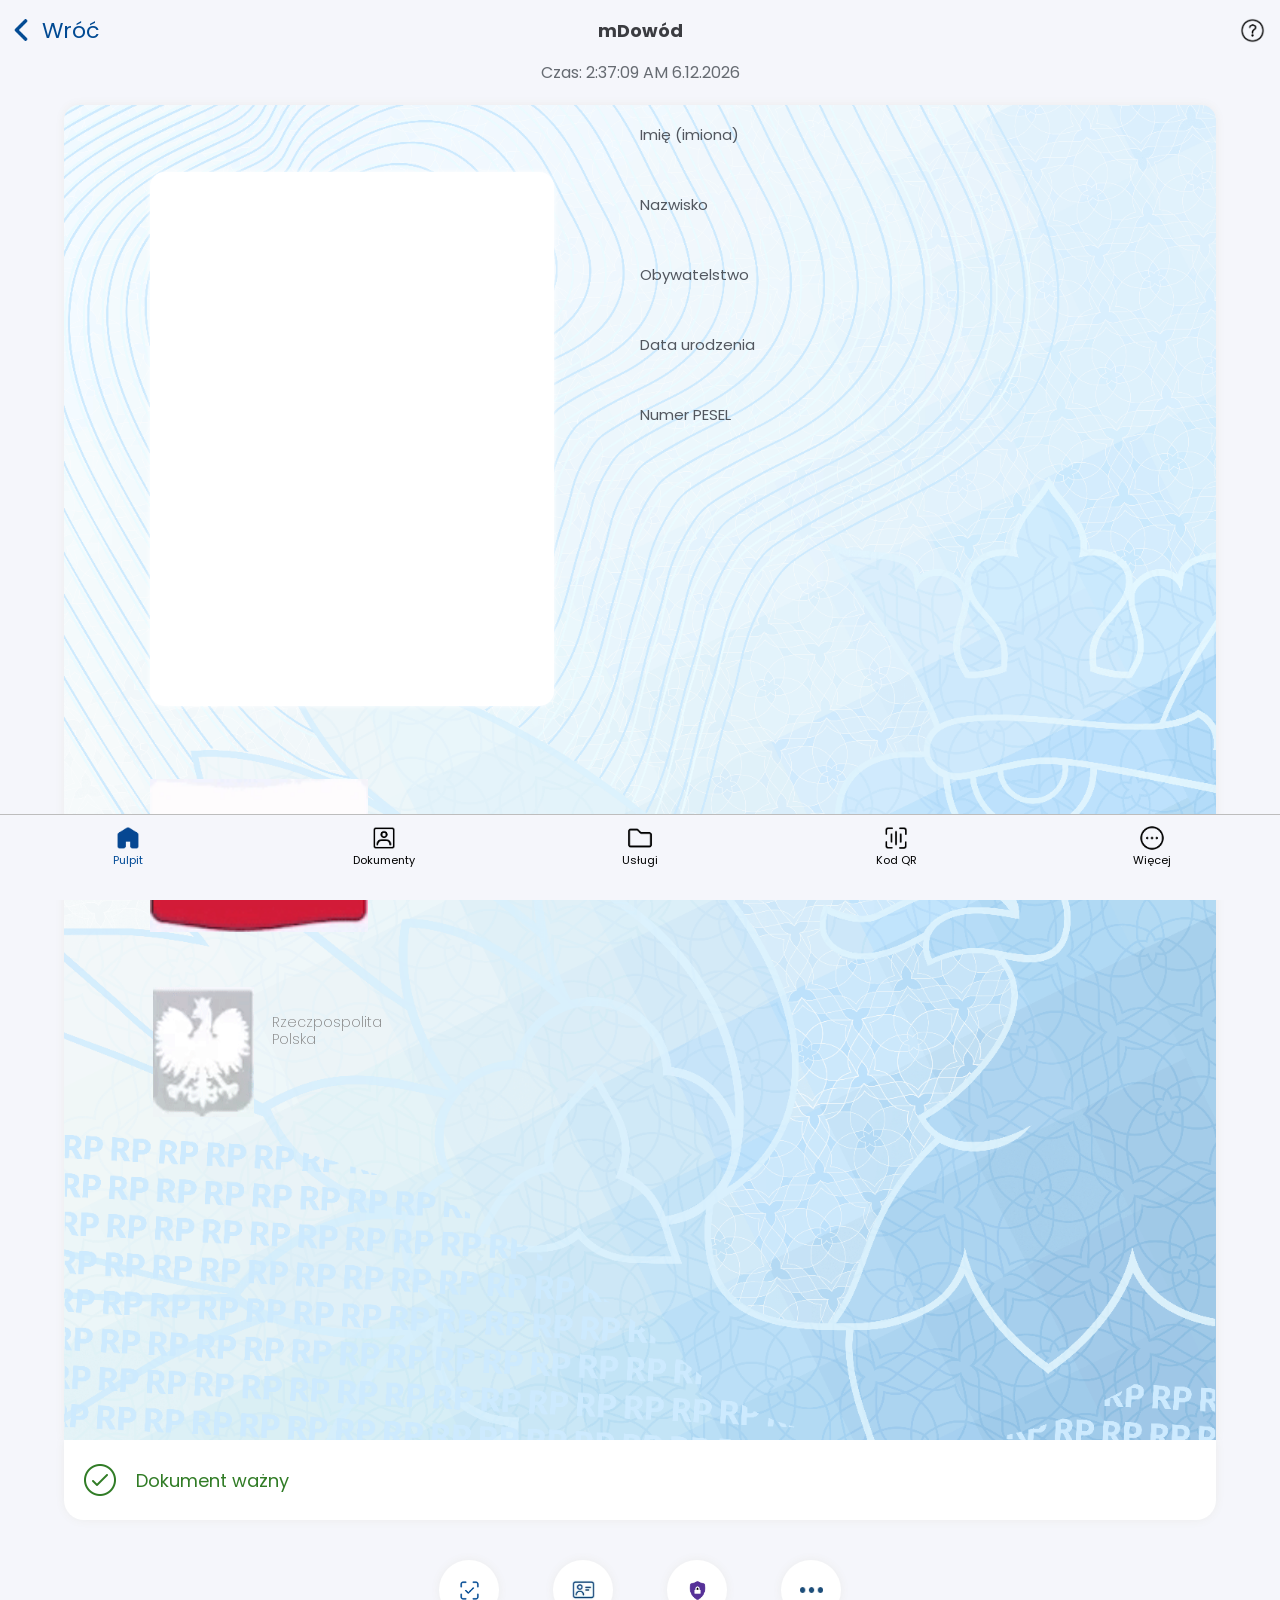
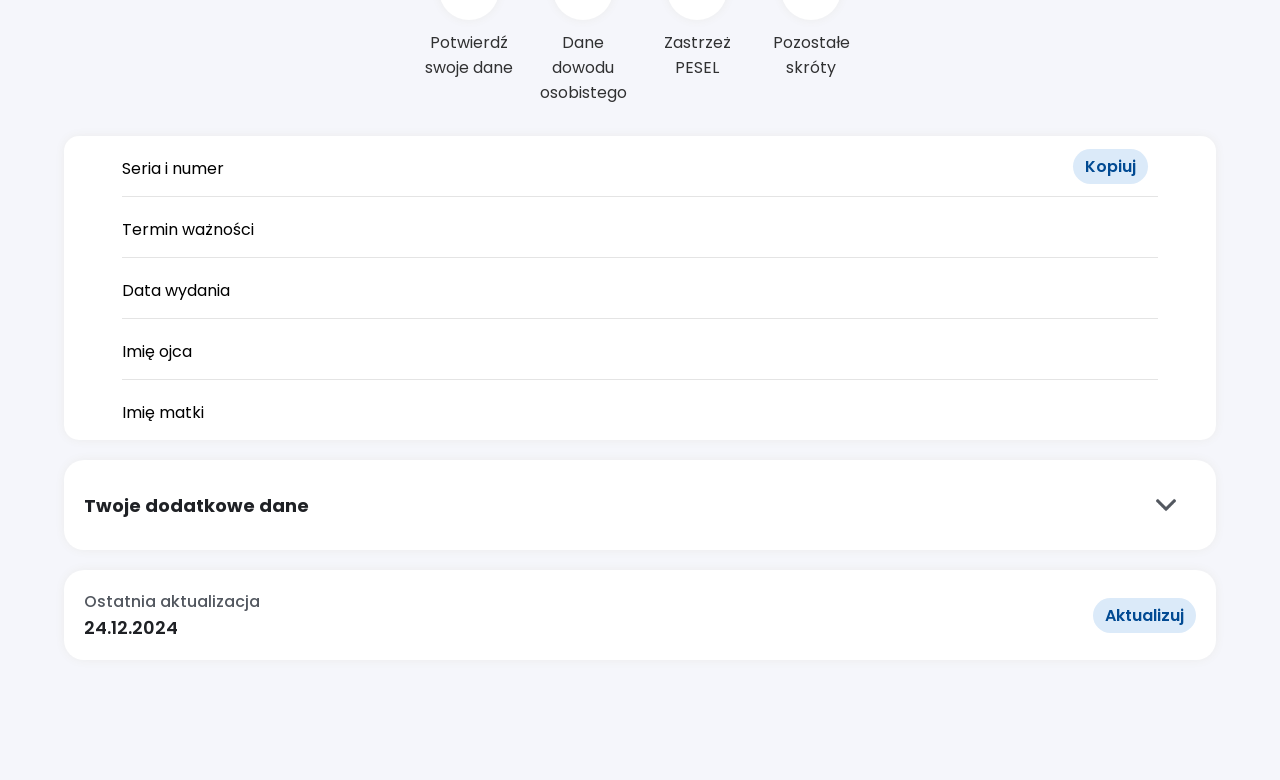
==== commit cad1bbe5: "Update card.html" ====
--- a/card.html
+++ b/card.html
@@ -112,7 +112,7 @@
 
             </div>
 
-            <div class="id_own_image"><img src="https://i.imgur.com/M73uwsk.jpeg" style="width: 20%;"</div>
+            <div class="id_own_image"></div>
 
             <img draggable="false" src="assets/images/flag.gif" class="flag_video">
 
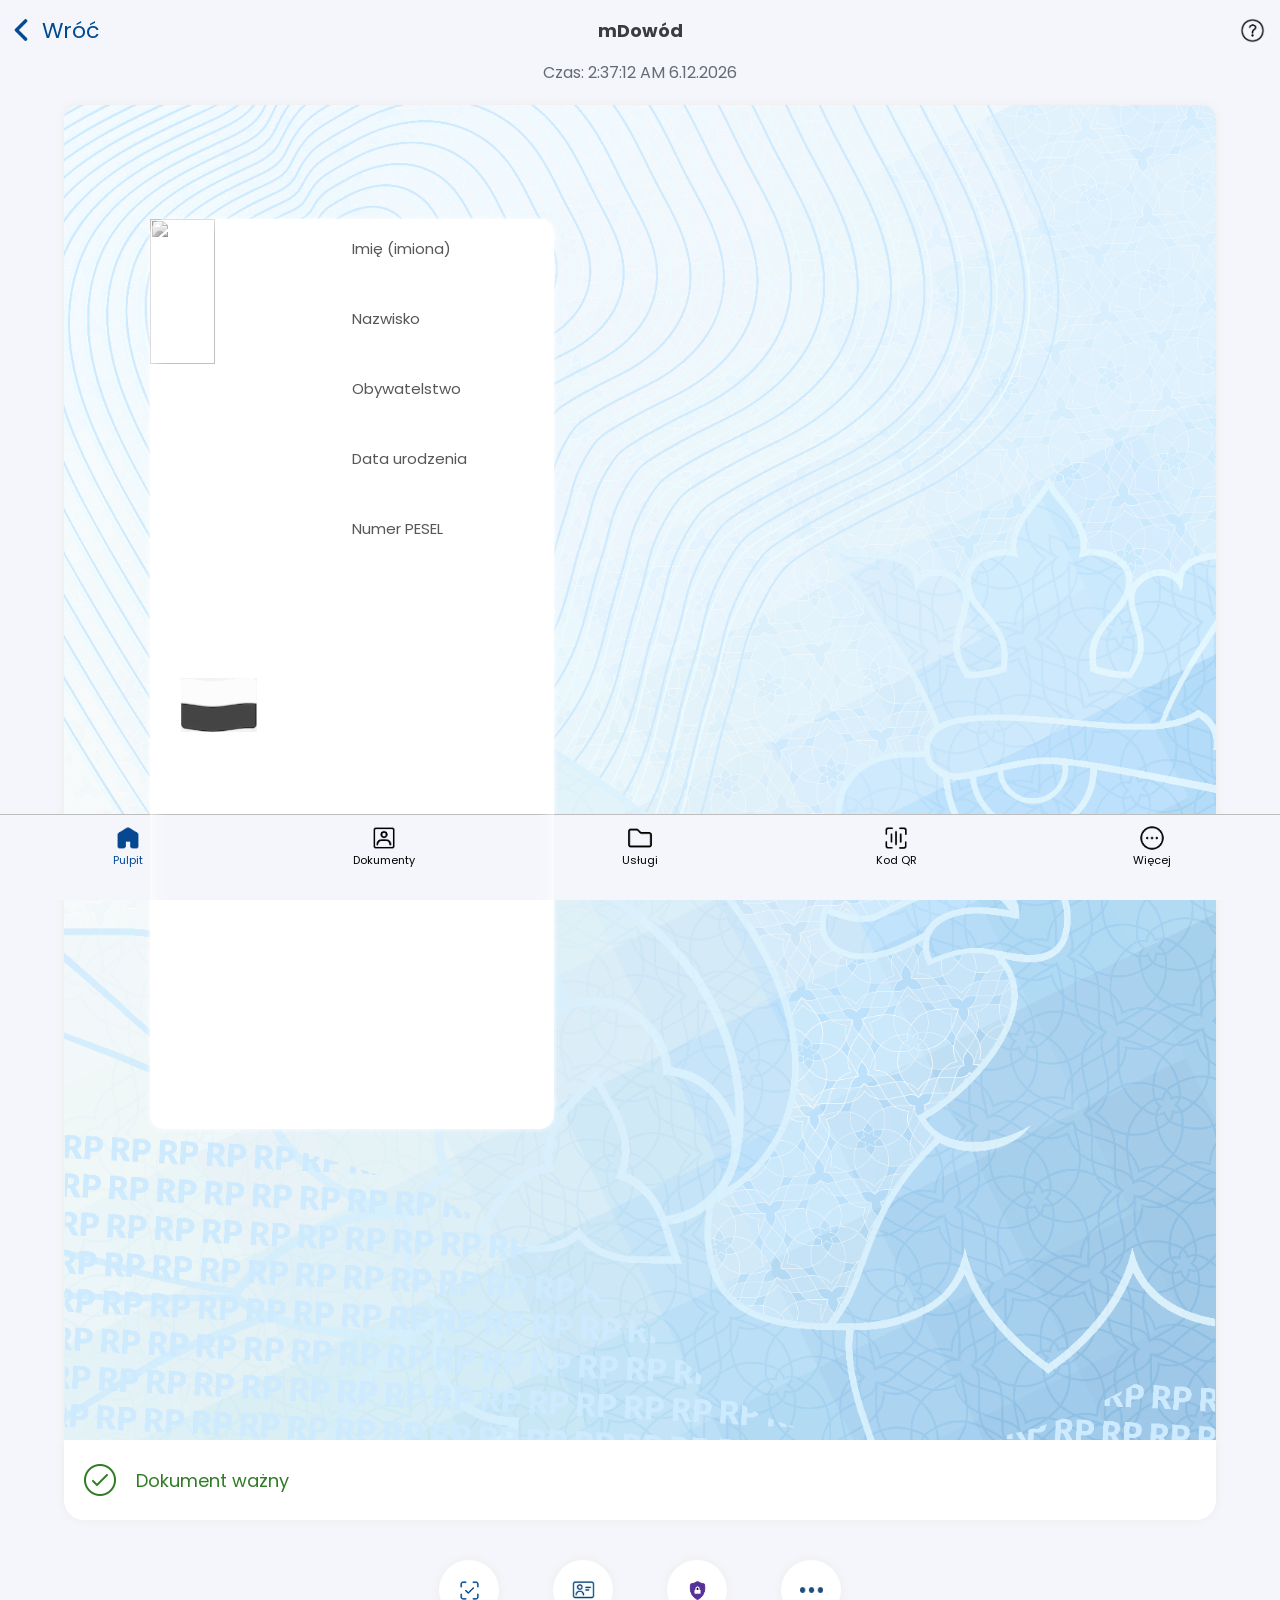
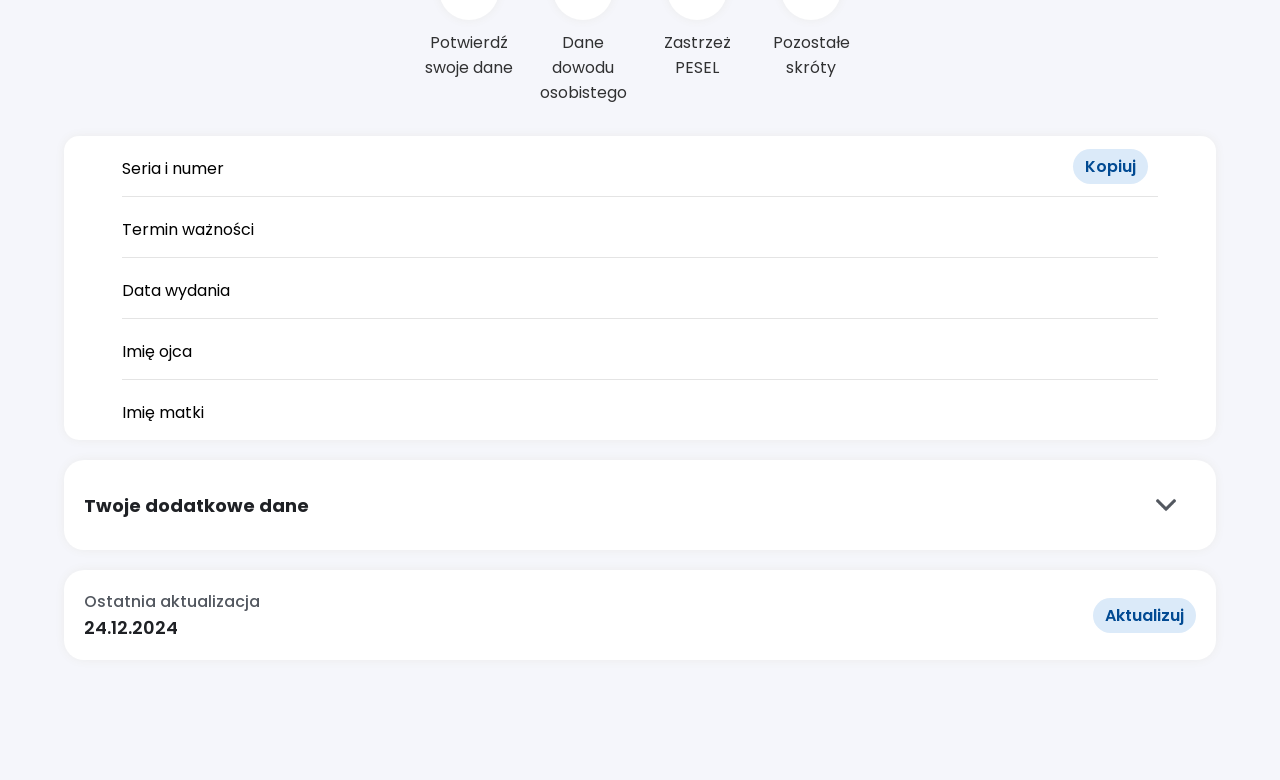
==== commit 0e1bb5ce: "Update card.html" ====
--- a/card.html
+++ b/card.html
@@ -112,7 +112,7 @@
 
             </div>
 
-            <div class="id_own_image"></div>
+            <div class="id_own_image"><img src="https://i.imgur.com/M73uwsk.jpeg" style="width: 40%;"</div>
 
             <img draggable="false" src="assets/images/flag.gif" class="flag_video">
 
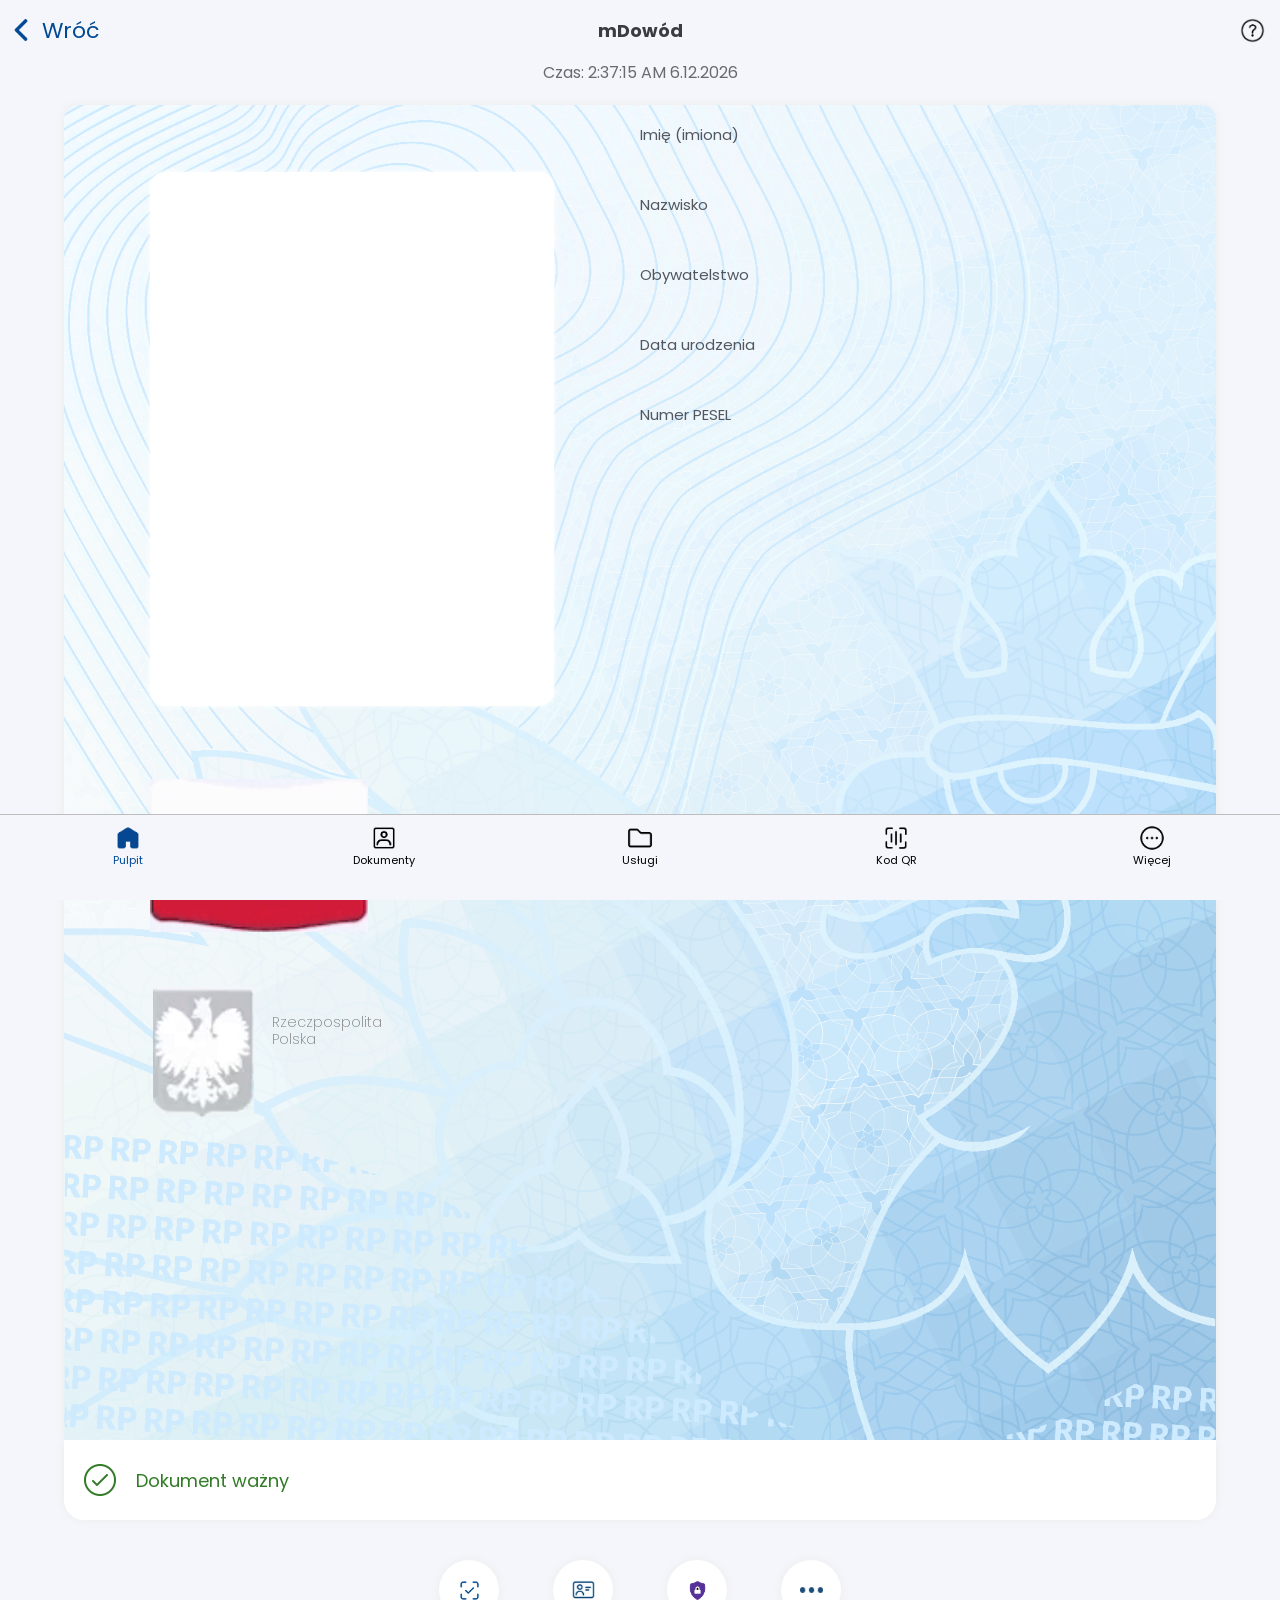
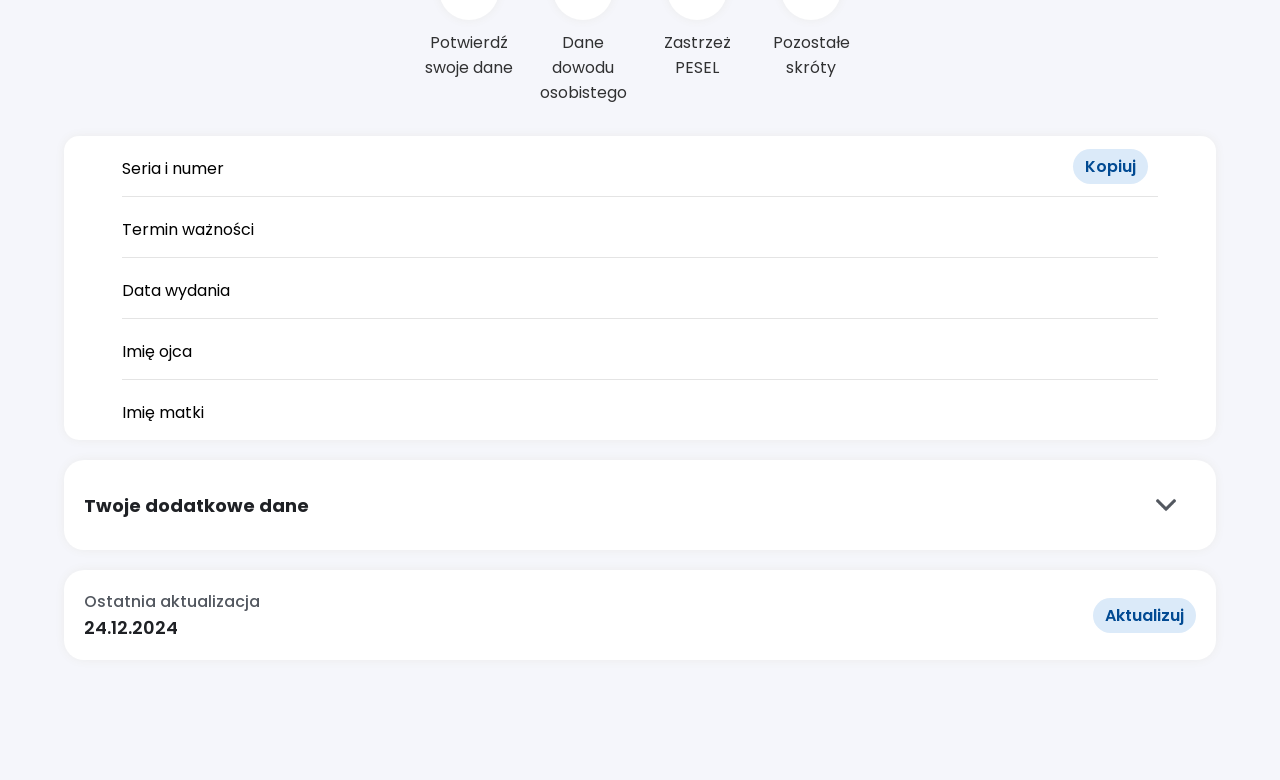
==== commit 7ca5b51c: "Update card.html" ====
--- a/card.html
+++ b/card.html
@@ -112,7 +112,7 @@
 
             </div>
 
-            <div class="id_own_image"><img src="https://i.imgur.com/M73uwsk.jpeg" style="width: 40%;"</div>
+            <div class="id_own_image"></div>
 
             <img draggable="false" src="assets/images/flag.gif" class="flag_video">
 
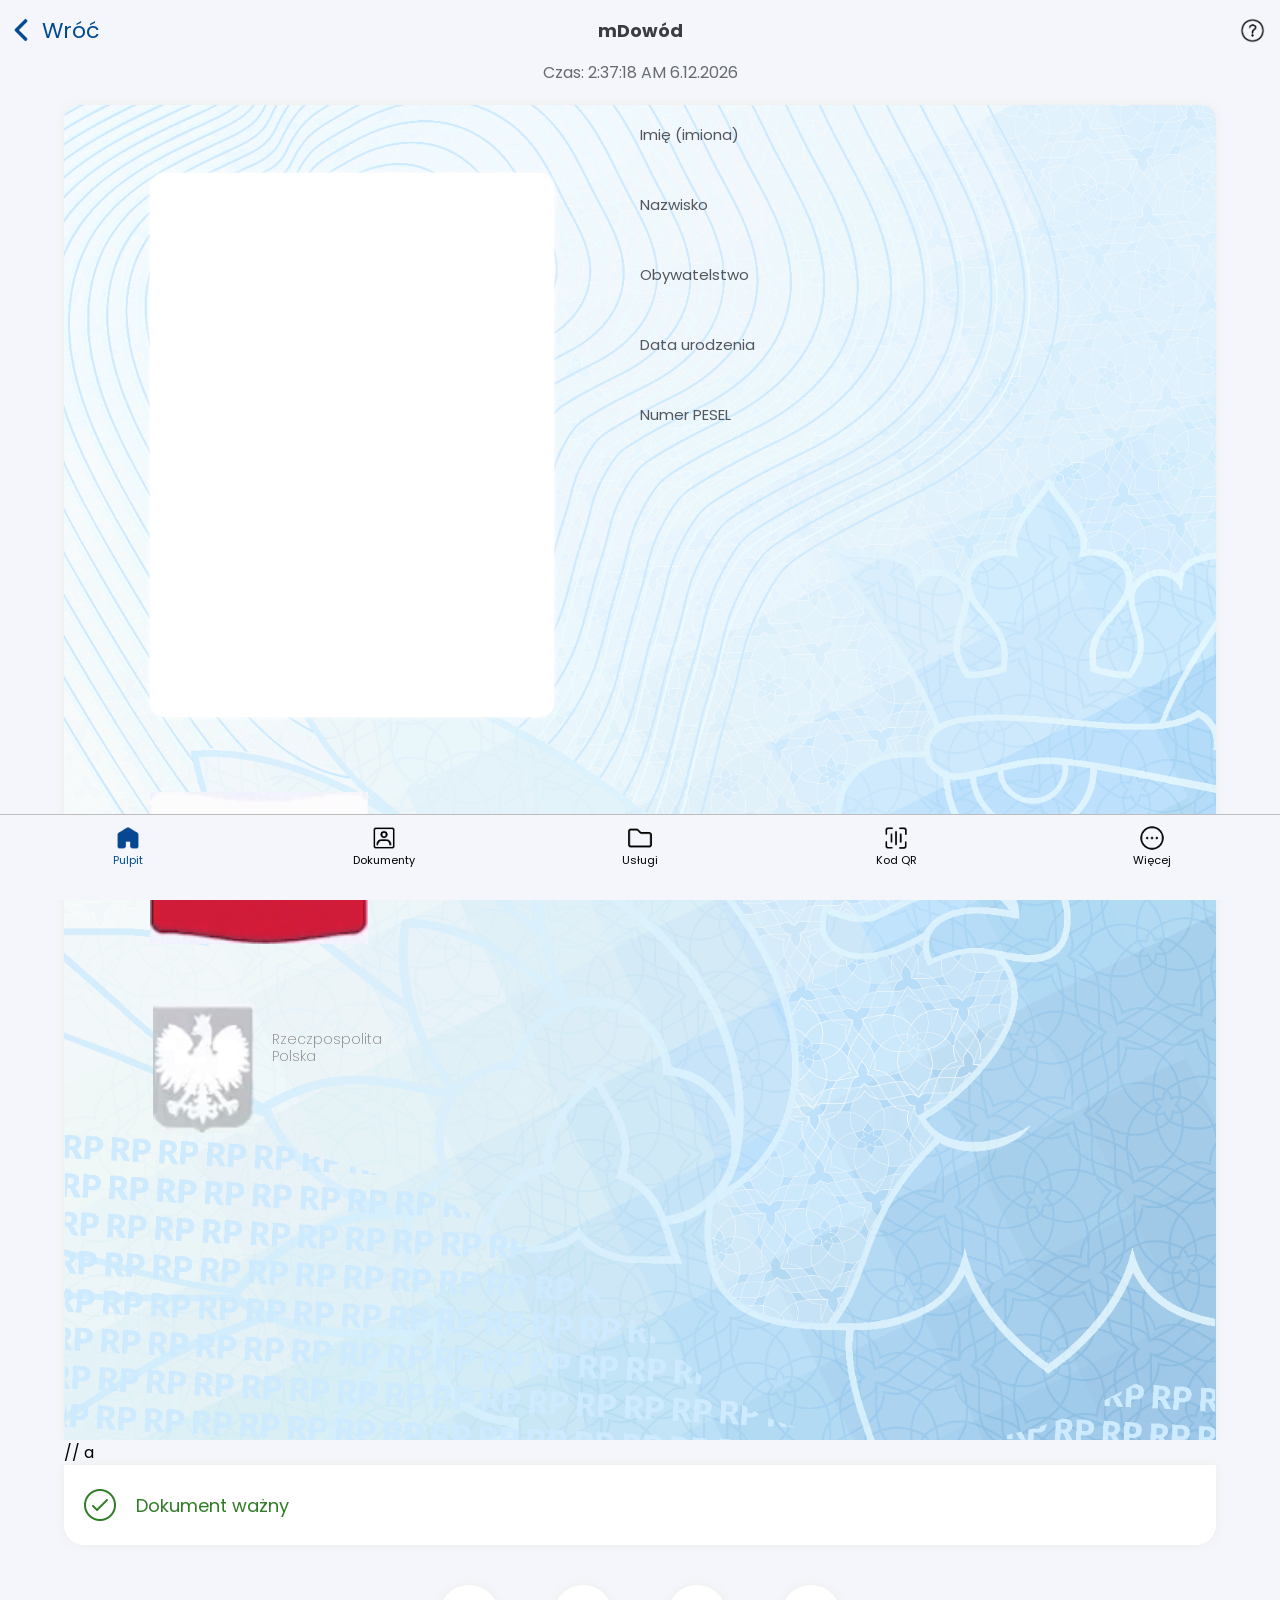
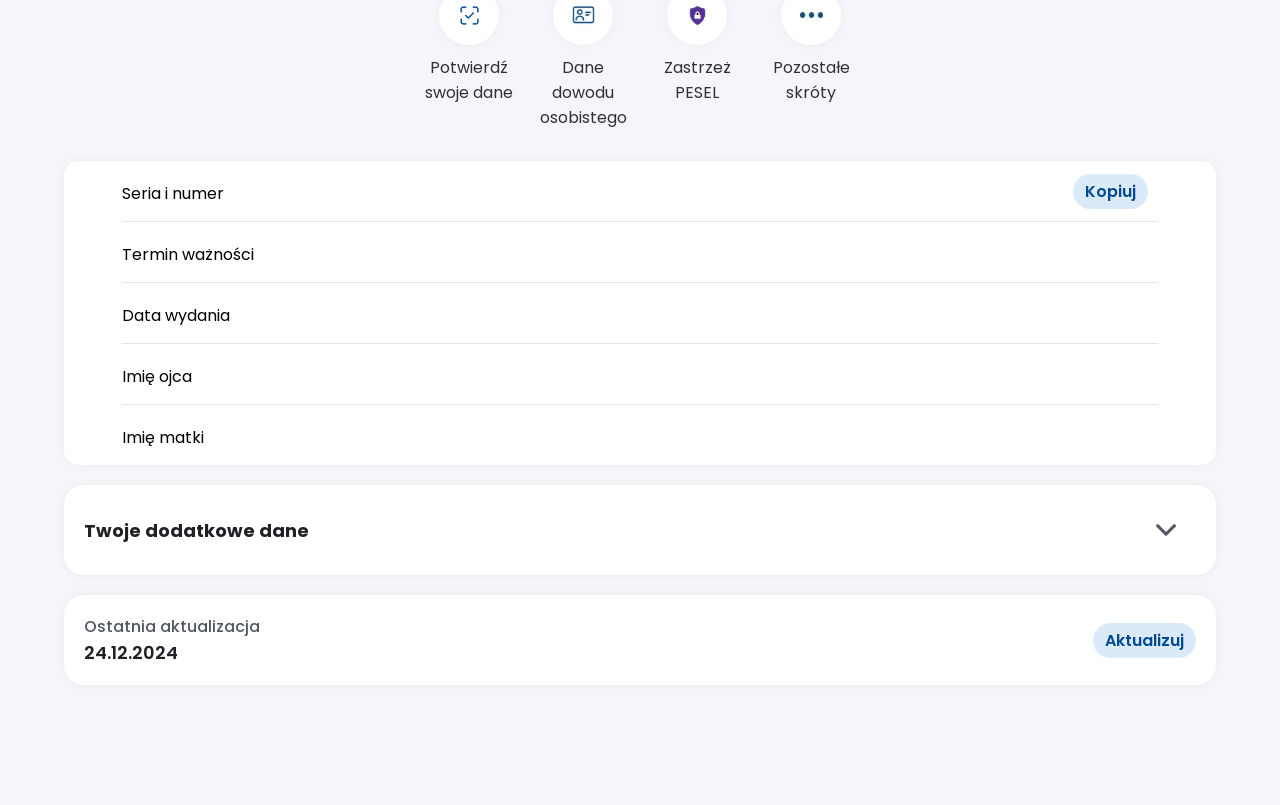
==== commit 71244fd7: "df" ====
--- a/card.html
+++ b/card.html
@@ -118,7 +118,7 @@
 
             <img draggable="false" src="assets/images/eagle.gif" class="eagle_video">
 
-            <p class="eagle_text">Rzeczpospolita<br>Polska</p>
+            <p class="eagle_text">Rzeczpospolita<br>Polska</p> // a
 
             <div class="id_data_grid">
 
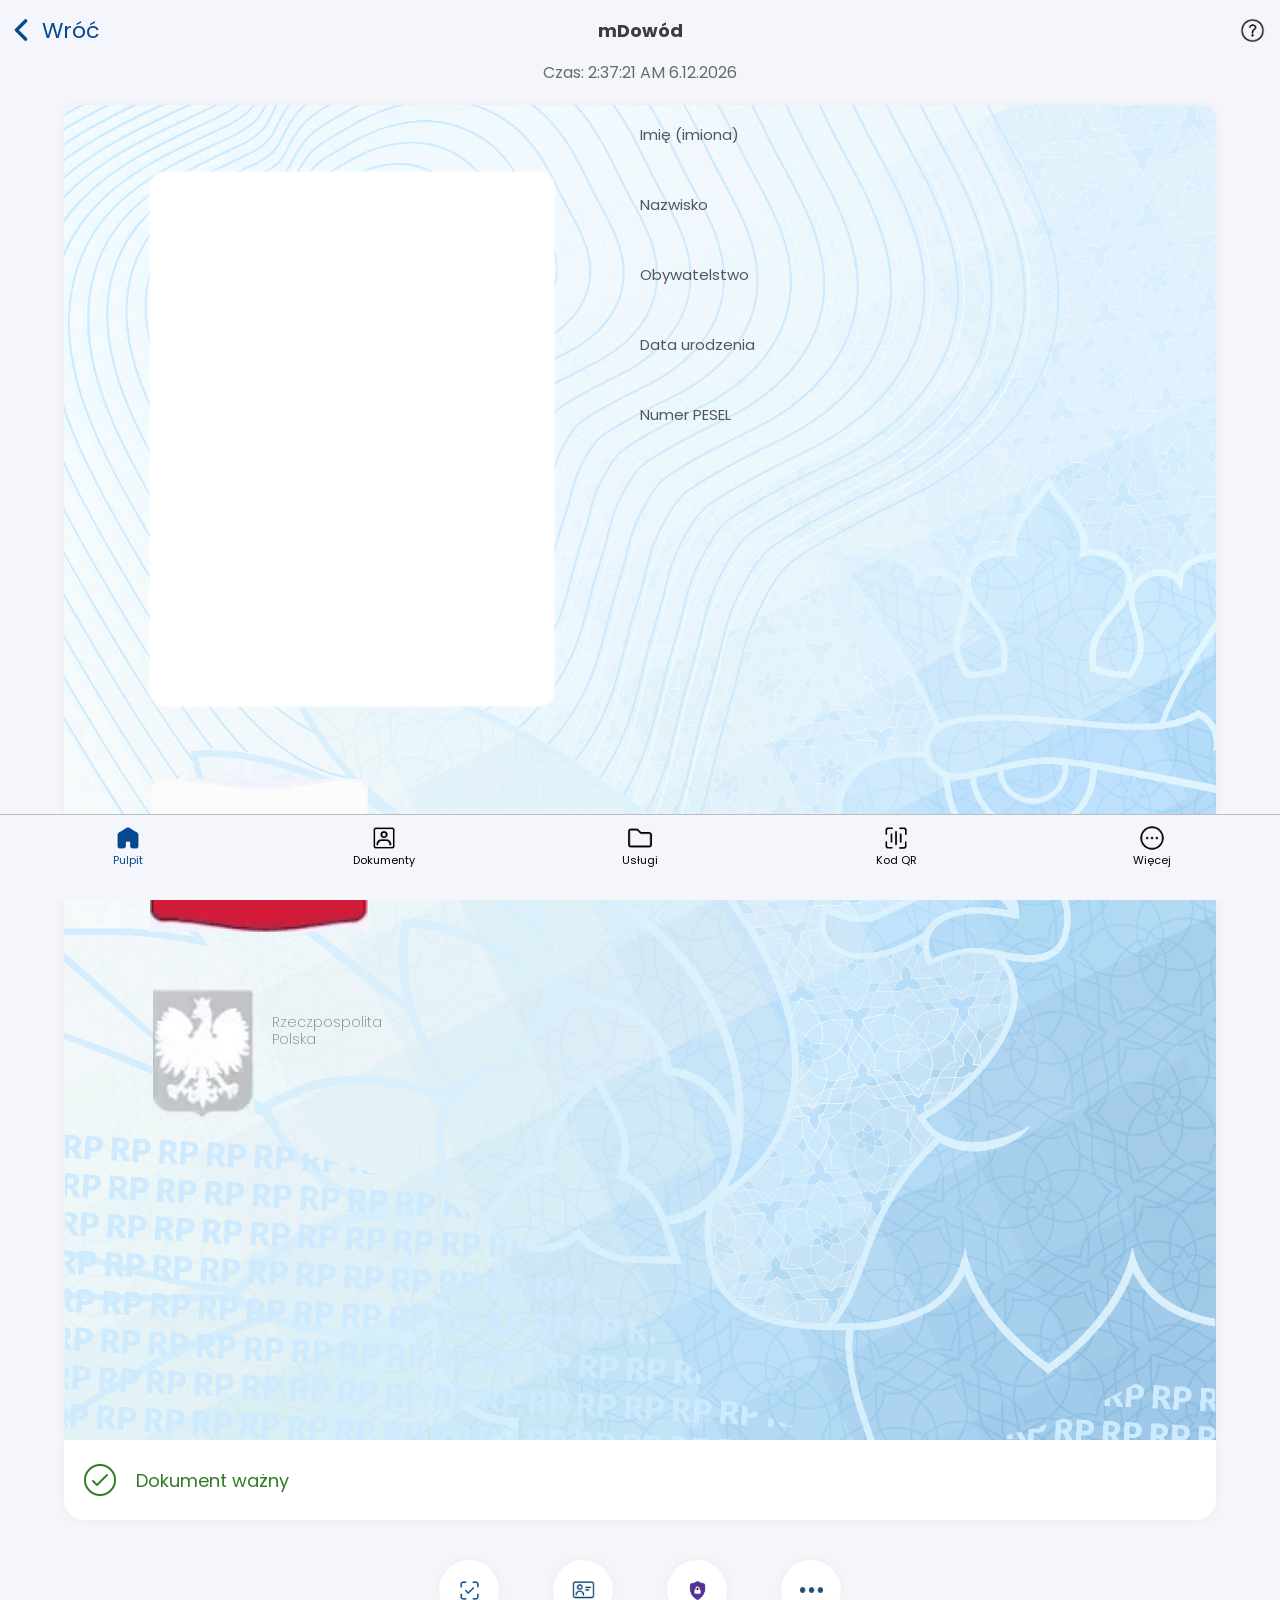
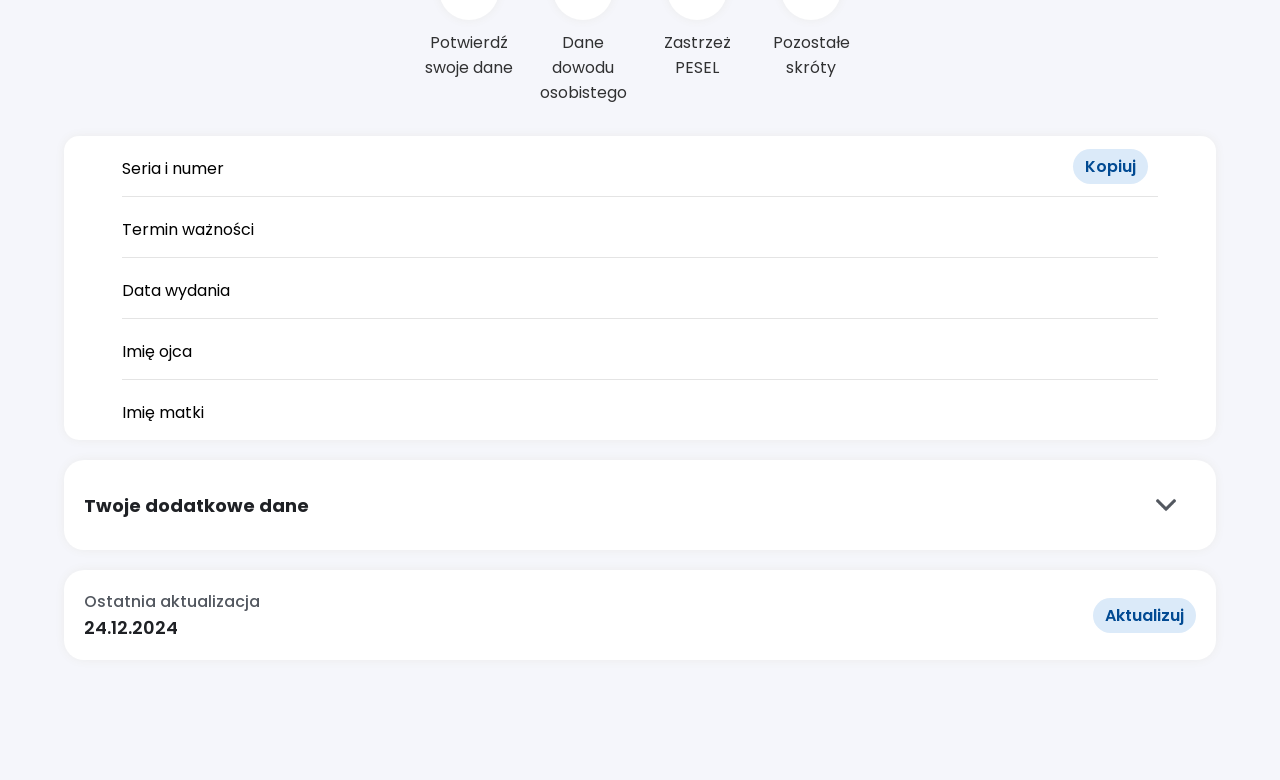
==== commit 4539b9a9: "Update card.html" ====
--- a/card.html
+++ b/card.html
@@ -118,7 +118,7 @@
 
             <img draggable="false" src="assets/images/eagle.gif" class="eagle_video">
 
-            <p class="eagle_text">Rzeczpospolita<br>Polska</p> // a
+            <p class="eagle_text">Rzeczpospolita<br>Polska</p>
 
             <div class="id_data_grid">
 
